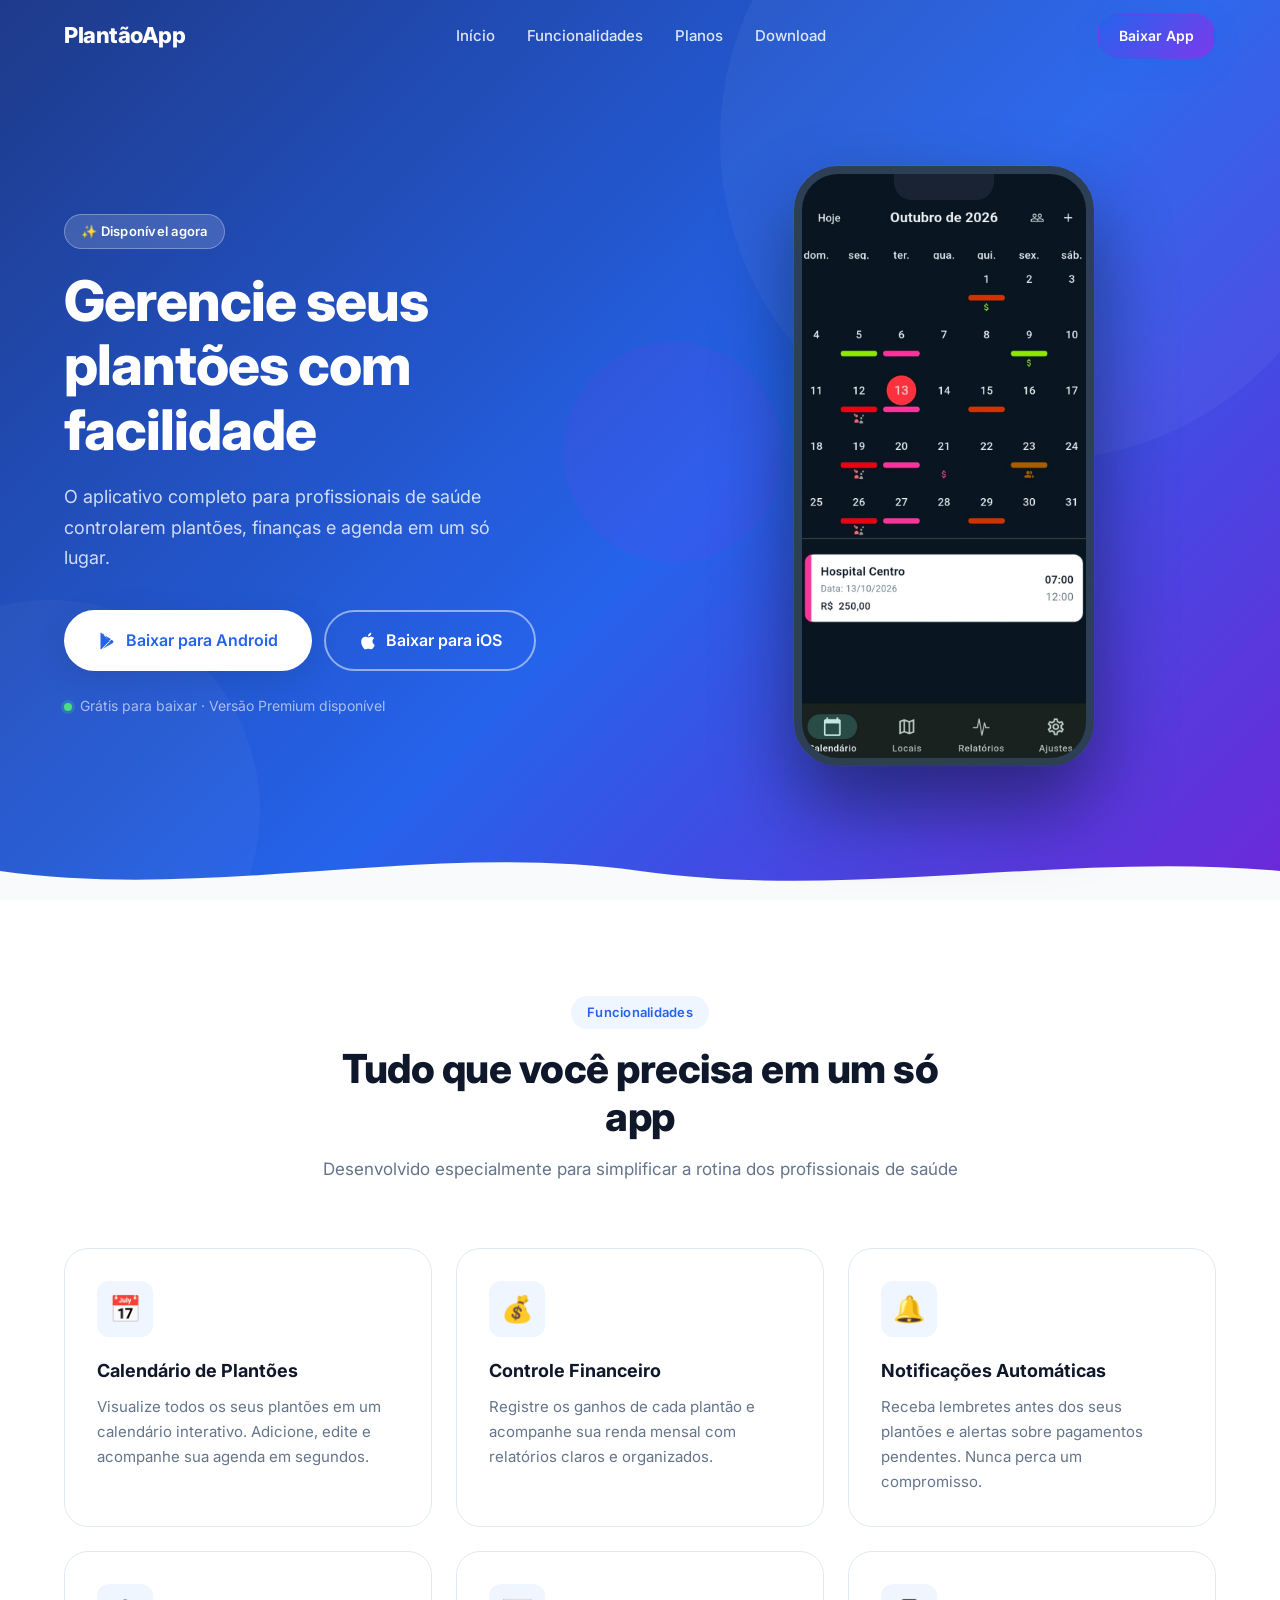
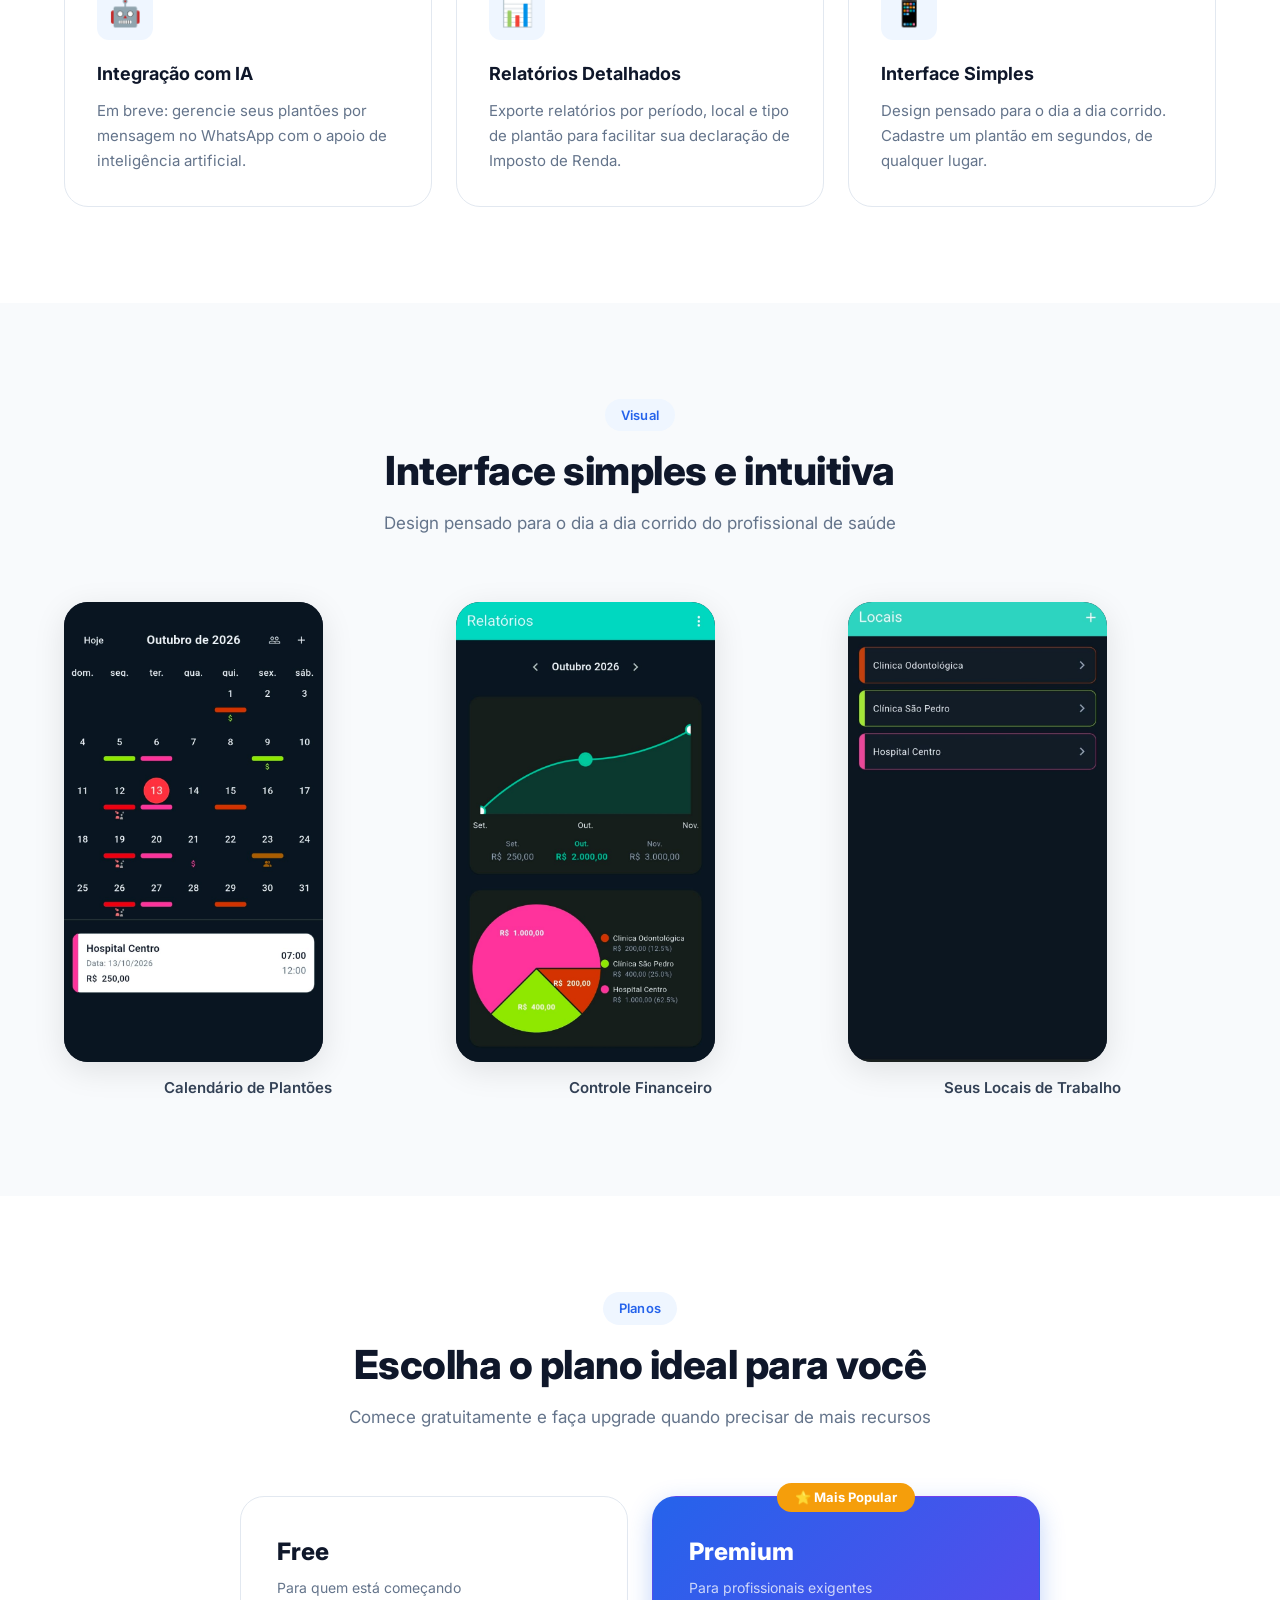
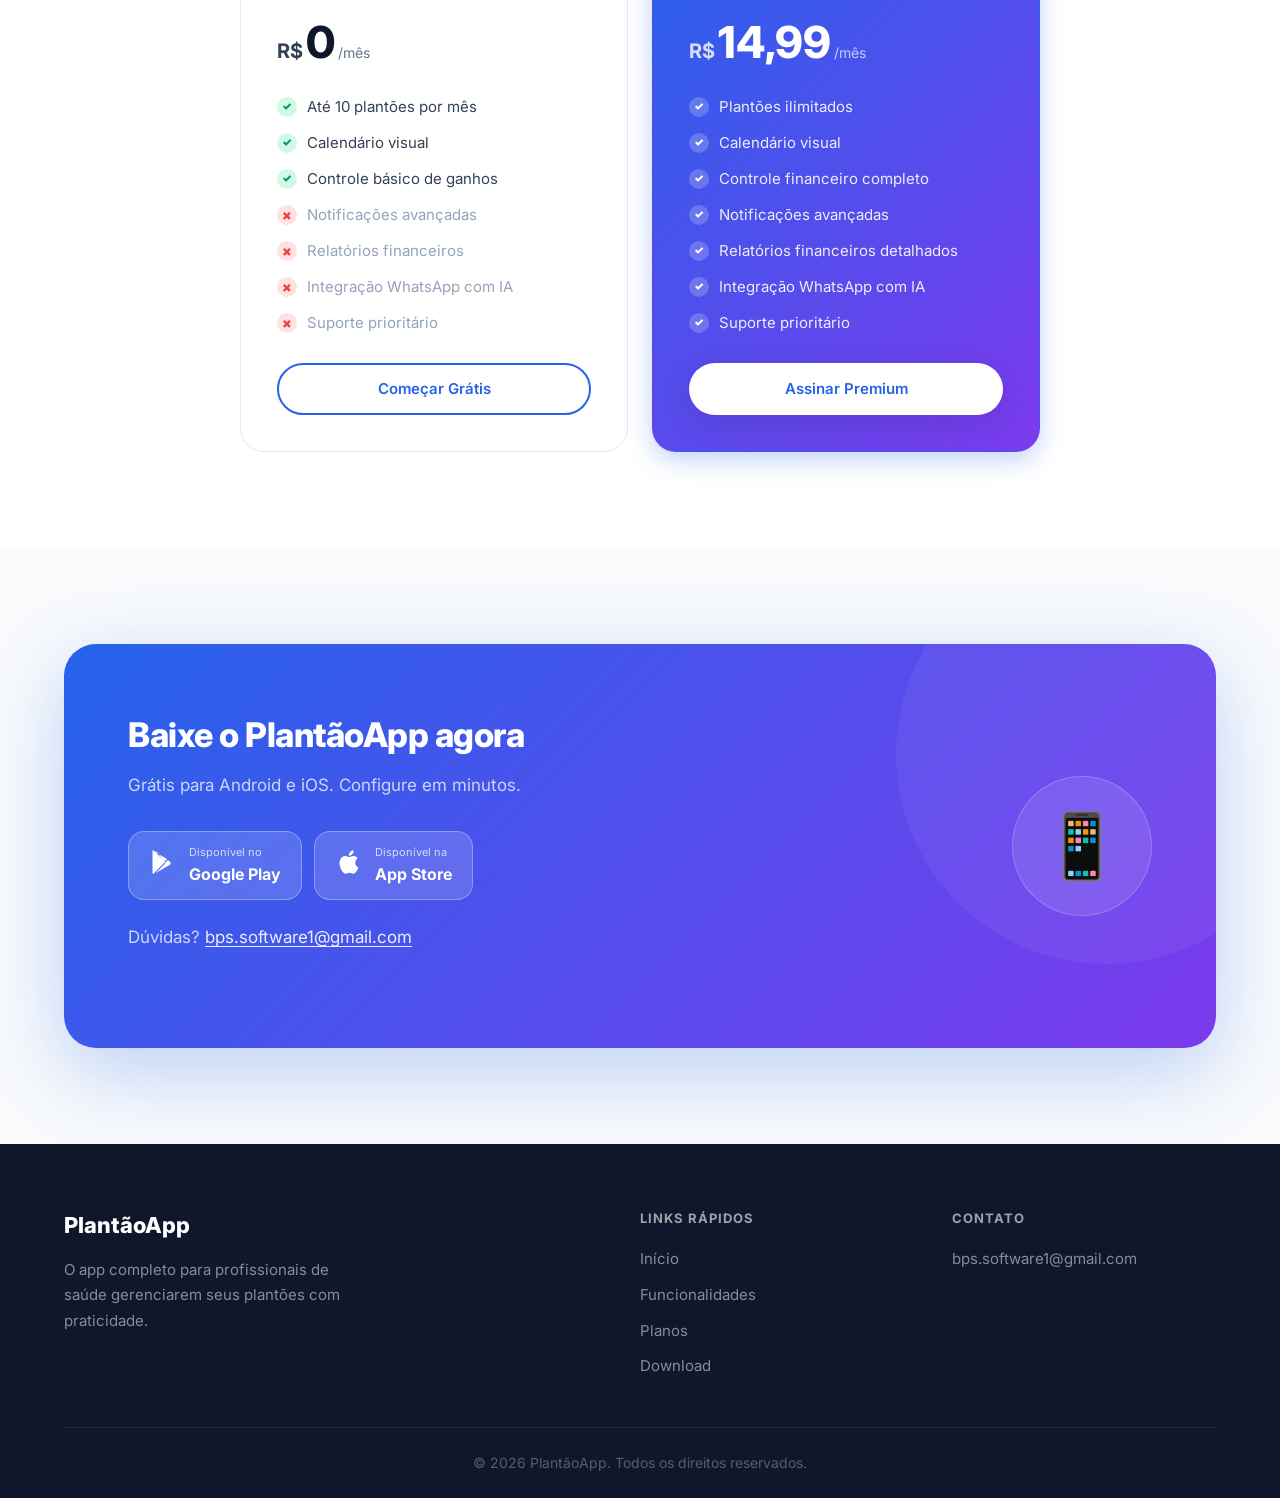
==== index.html @ 79a95c5e "Importação do site" ====
<!DOCTYPE html>
<html lang="pt-BR">
<head>
  <meta charset="UTF-8">
  <meta name="viewport" content="width=device-width, initial-scale=1.0">
  <meta name="description" id="meta-description" content="Gerencie seus plantões com facilidade">
  <meta name="theme-color" content="#2563EB">
  <title>PlantãoApp</title>
  <link rel="preconnect" href="https://fonts.googleapis.com">
  <link rel="preconnect" href="https://fonts.gstatic.com" crossorigin>
  <link href="https://fonts.googleapis.com/css2?family=Inter:wght@400;500;600;700;800&display=swap" rel="stylesheet">
  <link rel="stylesheet" href="styles.css">
</head>
<body>

  <!-- ===== NAVBAR ===== -->
  <nav class="navbar" id="navbar">
    <div class="container nav-container">
      <a href="#inicio" class="logo" id="nav-logo">APP_NAME</a>

      <ul class="nav-links" id="nav-links">
        <li><a href="#inicio" class="nav-link">Início</a></li>
        <li><a href="#funcionalidades" class="nav-link">Funcionalidades</a></li>
        <li><a href="#planos" class="nav-link">Planos</a></li>
        <li><a href="#download" class="nav-link">Download</a></li>
      </ul>

      <div class="nav-actions">
        <a href="#download" class="btn btn-primary nav-cta btn-ripple" id="nav-cta">Baixar App</a>
        <button class="hamburger" id="hamburger" aria-label="Abrir menu">
          <span></span>
          <span></span>
          <span></span>
        </button>
      </div>
    </div>
  </nav>

  <!-- ===== HERO ===== -->
  <section class="hero" id="inicio">
    <div class="hero-circles" aria-hidden="true">
      <div class="circle c1"></div>
      <div class="circle c2"></div>
      <div class="circle c3"></div>
    </div>

    <div class="container hero-container">
      <!-- Texto principal -->
      <div class="hero-text">
        <span class="badge badge-hero">✨ Disponível agora</span>
        <h1 class="hero-title" id="hero-title">Gerencie seus plantões com facilidade</h1>
        <p class="hero-subtitle" id="hero-subtitle">
          O aplicativo completo para profissionais de saúde controlarem plantões, finanças e agenda em um só lugar.
        </p>
        <div class="hero-cta">
          <a href="#" class="btn btn-white btn-large btn-ripple" id="hero-android">
            <svg width="20" height="20" viewBox="0 0 24 24" fill="currentColor" aria-hidden="true">
              <path d="M3.609 1.814L13.792 12 3.61 22.186a.996.996 0 01-.61-.92V2.734a1 1 0 01.609-.92zm10.89 10.893l2.302 2.302-10.937 6.333 8.635-8.635zm3.199-1.199c.539.428.829 1.019.829 1.492s-.29 1.064-.83 1.492l-1.628.942-2.504-2.504 2.504-2.504 1.629.942v.14zm-13.126-8.34l10.937 6.333-2.302 2.302L6.572 3.168z"/>
            </svg>
            Baixar para Android
          </a>
          <a href="#" class="btn btn-outline-white btn-large btn-ripple" id="hero-ios">
            <svg width="20" height="20" viewBox="0 0 24 24" fill="currentColor" aria-hidden="true">
              <path d="M18.71 19.5c-.83 1.24-1.71 2.45-3.05 2.47-1.34.03-1.77-.79-3.29-.79-1.53 0-2 .77-3.27.82-1.31.05-2.3-1.32-3.14-2.53C4.25 17 2.94 12.45 4.7 9.39c.87-1.52 2.43-2.48 4.12-2.51 1.28-.02 2.5.87 3.29.87.78 0 2.26-1.07 3.8-.91.65.03 2.47.26 3.64 1.98-.22.14-2.19 1.28-2.17 3.8.03 3.02 2.65 4.03 2.68 4.04-.03.07-.42 1.44-1.36 2.78M13 3.5c.73-.83 1.94-1.46 2.94-1.5.13 1.17-.34 2.35-1.04 3.19-.69.85-1.83 1.51-2.95 1.42-.15-1.15.41-2.35 1.05-3.11z"/>
            </svg>
            Baixar para iOS
          </a>
        </div>
        <p class="hero-note">
          <span class="dot-green" aria-hidden="true"></span>
          Grátis para baixar · Versão Premium disponível
        </p>
      </div>

      <!-- Mockup do app com captura de tela real -->
      <div class="hero-visual" aria-hidden="true">
        <div class="phone-mockup">
          <div class="phone-notch"></div>
          <div class="phone-screen">
            <img src="img/screenshot-calendario.jpg" alt="Calendário de plantões do app" class="phone-screenshot">
          </div>
        </div>
      </div>
    </div>

    <div class="hero-wave" aria-hidden="true">
      <svg viewBox="0 0 1440 60" xmlns="http://www.w3.org/2000/svg" preserveAspectRatio="none">
        <path d="M0,30 C240,60 480,0 720,30 C960,60 1200,10 1440,30 L1440,60 L0,60 Z" fill="#F8FAFC"/>
      </svg>
    </div>
  </section>

  <!-- ===== FUNCIONALIDADES ===== -->
  <section class="section features-section" id="funcionalidades">
    <div class="container">
      <div class="section-header fade-in">
        <span class="badge badge-section">Funcionalidades</span>
        <h2>Tudo que você precisa em um só app</h2>
        <p>Desenvolvido especialmente para simplificar a rotina dos profissionais de saúde</p>
      </div>
      <!-- Cards gerados dinamicamente pelo script.js via FEATURES array -->
      <div class="features-grid" id="features-grid"></div>
    </div>
  </section>

  <!-- ===== SCREENSHOTS ===== -->
  <section class="section screenshots-section" id="capturas">
    <div class="container">
      <div class="section-header fade-in">
        <span class="badge badge-section">Visual</span>
        <h2>Interface simples e intuitiva</h2>
        <p>Design pensado para o dia a dia corrido do profissional de saúde</p>
      </div>
      <div class="screenshots-grid">

        <div class="screenshot-card fade-in">
          <div class="screenshot-frame">
            <img src="img/screenshot-calendario.jpg" alt="Calendário de plantões do app">
          </div>
          <p class="screenshot-label">Calendário de Plantões</p>
        </div>

        <div class="screenshot-card fade-in">
          <div class="screenshot-frame">
            <img src="img/screenshot-relatorios.jpg" alt="Relatório financeiro do app">
          </div>
          <p class="screenshot-label">Controle Financeiro</p>
        </div>

        <div class="screenshot-card fade-in">
          <div class="screenshot-frame">
            <img src="img/screenshot-locais.jpg" alt="Locais de trabalho cadastrados no app">
          </div>
          <p class="screenshot-label">Seus Locais de Trabalho</p>
        </div>

      </div>
    </div>
  </section>

  <!-- ===== PLANOS ===== -->
  <section class="section pricing-section" id="planos">
    <div class="container">
      <div class="section-header fade-in">
        <span class="badge badge-section">Planos</span>
        <h2>Escolha o plano ideal para você</h2>
        <p>Comece gratuitamente e faça upgrade quando precisar de mais recursos</p>
      </div>
      <div class="pricing-grid">

        <!-- Plano Free -->
        <div class="pricing-card fade-in">
          <div class="plan-top">
            <h3 class="plan-name">Free</h3>
            <p class="plan-desc">Para quem está começando</p>
            <div class="plan-price">
              <span class="price-currency">R$</span>
              <span class="price-amount">0</span>
              <span class="price-period">/mês</span>
            </div>
          </div>
          <ul class="plan-features-list">
            <li class="feat-yes">Até 10 plantões por mês</li>
            <li class="feat-yes">Calendário visual</li>
            <li class="feat-yes">Controle básico de ganhos</li>
            <li class="feat-no">Notificações avançadas</li>
            <li class="feat-no">Relatórios financeiros</li>
            <li class="feat-no">Integração WhatsApp com IA</li>
            <li class="feat-no">Suporte prioritário</li>
          </ul>
          <a href="#download" class="btn btn-outline btn-full btn-ripple">Começar Grátis</a>
        </div>

        <!-- Plano Premium -->
        <div class="pricing-card pricing-featured fade-in">
          <div class="popular-tag">⭐ Mais Popular</div>
          <div class="plan-top">
            <h3 class="plan-name">Premium</h3>
            <p class="plan-desc">Para profissionais exigentes</p>
            <div class="plan-price">
              <span class="price-currency">R$</span>
              <span class="price-amount">14,99</span>
              <span class="price-period">/mês</span>
            </div>
          </div>
          <ul class="plan-features-list">
            <li class="feat-yes">Plantões ilimitados</li>
            <li class="feat-yes">Calendário visual</li>
            <li class="feat-yes">Controle financeiro completo</li>
            <li class="feat-yes">Notificações avançadas</li>
            <li class="feat-yes">Relatórios financeiros detalhados</li>
            <li class="feat-yes">Integração WhatsApp com IA</li>
            <li class="feat-yes">Suporte prioritário</li>
          </ul>
          <a href="#" class="btn btn-white btn-full btn-ripple" id="premium-btn">Assinar Premium</a>
        </div>

      </div>
    </div>
  </section>

  <!-- ===== DOWNLOAD ===== -->
  <section class="download-section" id="download">
    <div class="container">
      <div class="download-inner fade-in">
        <div class="download-text">
          <h2 id="download-title">Baixe agora e comece a organizar seus plantões</h2>
          <p id="download-subtitle">Grátis para Android e iOS. Configure em minutos.</p>
          <div class="store-buttons">
            <a href="#" class="store-btn btn-ripple" id="download-android">
              <div class="store-icon">
                <svg width="28" height="28" viewBox="0 0 24 24" fill="currentColor">
                  <path d="M3.609 1.814L13.792 12 3.61 22.186a.996.996 0 01-.61-.92V2.734a1 1 0 01.609-.92zm10.89 10.893l2.302 2.302-10.937 6.333 8.635-8.635zm3.199-1.199c.539.428.829 1.019.829 1.492s-.29 1.064-.83 1.492l-1.628.942-2.504-2.504 2.504-2.504 1.629.942v.14zm-13.126-8.34l10.937 6.333-2.302 2.302L6.572 3.168z"/>
                </svg>
              </div>
              <div class="store-text">
                <small>Disponível no</small>
                <strong>Google Play</strong>
              </div>
            </a>
            <a href="#" class="store-btn btn-ripple" id="download-ios">
              <div class="store-icon">
                <svg width="28" height="28" viewBox="0 0 24 24" fill="currentColor">
                  <path d="M18.71 19.5c-.83 1.24-1.71 2.45-3.05 2.47-1.34.03-1.77-.79-3.29-.79-1.53 0-2 .77-3.27.82-1.31.05-2.3-1.32-3.14-2.53C4.25 17 2.94 12.45 4.7 9.39c.87-1.52 2.43-2.48 4.12-2.51 1.28-.02 2.5.87 3.29.87.78 0 2.26-1.07 3.8-.91.65.03 2.47.26 3.64 1.98-.22.14-2.19 1.28-2.17 3.8.03 3.02 2.65 4.03 2.68 4.04-.03.07-.42 1.44-1.36 2.78M13 3.5c.73-.83 1.94-1.46 2.94-1.5.13 1.17-.34 2.35-1.04 3.19-.69.85-1.83 1.51-2.95 1.42-.15-1.15.41-2.35 1.05-3.11z"/>
                </svg>
              </div>
              <div class="store-text">
                <small>Disponível na</small>
                <strong>App Store</strong>
              </div>
            </a>
          </div>
          <p class="download-contact">
            Dúvidas? <a href="mailto:bps.software1@gmail.com" id="download-email">bps.software1@gmail.com</a>
          </p>
        </div>
        <div class="download-illustration" aria-hidden="true">
          <div class="dl-circle">📱</div>
        </div>
      </div>
    </div>
  </section>

  <!-- ===== FOOTER ===== -->
  <footer class="footer">
    <div class="container">
      <div class="footer-grid">
        <div class="footer-col footer-brand">
          <span class="footer-logo" id="footer-logo">APP_NAME</span>
          <p class="footer-desc" id="footer-description">
            O app completo para profissionais de saúde gerenciarem seus plantões com praticidade.
          </p>
        </div>
        <div class="footer-col">
          <h4 class="footer-heading">Links Rápidos</h4>
          <ul class="footer-links">
            <li><a href="#inicio">Início</a></li>
            <li><a href="#funcionalidades">Funcionalidades</a></li>
            <li><a href="#planos">Planos</a></li>
            <li><a href="#download">Download</a></li>
          </ul>
        </div>
        <div class="footer-col">
          <h4 class="footer-heading">Contato</h4>
          <ul class="footer-links">
            <li><a href="mailto:bps.software1@gmail.com" id="footer-email">bps.software1@gmail.com</a></li>
          </ul>
        </div>
      </div>
      <div class="footer-bottom">
        <p id="footer-copy">© 2025 APP_NAME. Todos os direitos reservados.</p>
      </div>
    </div>
  </footer>

  <script src="script.js"></script>
</body>
</html>
---- styles.css ----
/* ============================================================
   VARIÁVEIS GLOBAIS
   ============================================================ */
:root {
  --primary:        #2563EB;
  --primary-dark:   #1D4ED8;
  --primary-light:  #EFF6FF;
  --secondary:      #7C3AED;
  --gradient:       linear-gradient(135deg, #2563EB 0%, #7C3AED 100%);
  --gradient-hero:  linear-gradient(135deg, #1E3A8A 0%, #2563EB 55%, #6D28D9 100%);

  --text-dark:  #0F172A;
  --text-body:  #334155;
  --text-muted: #64748B;
  --text-light: #94A3B8;

  --bg-white: #FFFFFF;
  --bg-gray:  #F8FAFC;
  --bg-light: #F1F5F9;
  --border:   #E2E8F0;

  --shadow-sm: 0 2px 8px rgba(0,0,0,.06);
  --shadow:    0 4px 20px rgba(0,0,0,.08);
  --shadow-md: 0 8px 32px rgba(0,0,0,.10);
  --shadow-lg: 0 16px 48px rgba(0,0,0,.12);
  --shadow-primary: 0 8px 24px rgba(37,99,235,.28);

  --radius-sm: 8px;
  --radius:    12px;
  --radius-md: 16px;
  --radius-lg: 24px;
  --radius-xl: 32px;
  --radius-full: 9999px;

  --transition: .25s ease;
  --nav-height: 72px;
  --section-pad: 96px;
}

/* ============================================================
   RESET & BASE
   ============================================================ */
*, *::before, *::after { box-sizing: border-box; margin: 0; padding: 0; }

html { scroll-behavior: smooth; -webkit-text-size-adjust: 100%; }

body {
  font-family: 'Inter', -apple-system, BlinkMacSystemFont, 'Segoe UI', sans-serif;
  font-size: 16px;
  line-height: 1.6;
  color: var(--text-body);
  background: var(--bg-white);
  overflow-x: hidden;
}

img  { max-width: 100%; height: auto; display: block; }
a    { text-decoration: none; color: inherit; }
ul   { list-style: none; }

/* ============================================================
   UTILITÁRIOS
   ============================================================ */
.container {
  max-width: 1200px;
  margin: 0 auto;
  padding: 0 24px;
}

.section { padding: var(--section-pad) 0; }

/* ============================================================
   BOTÕES
   ============================================================ */
.btn {
  display: inline-flex;
  align-items: center;
  gap: 8px;
  padding: 12px 24px;
  border-radius: var(--radius-full);
  font-weight: 600;
  font-size: 15px;
  cursor: pointer;
  border: 2px solid transparent;
  transition: all var(--transition);
  position: relative;
  overflow: hidden;
  white-space: nowrap;
}

.btn-primary {
  background: var(--gradient);
  color: #fff;
  box-shadow: var(--shadow-primary);
}
.btn-primary:hover { transform: translateY(-2px); box-shadow: 0 12px 32px rgba(37,99,235,.38); }

.btn-outline {
  background: transparent;
  color: var(--primary);
  border-color: var(--primary);
}
.btn-outline:hover { background: var(--primary-light); transform: translateY(-2px); }

.btn-white {
  background: #fff;
  color: var(--primary);
  box-shadow: var(--shadow-md);
}
.btn-white:hover { transform: translateY(-2px); box-shadow: var(--shadow-lg); }

.btn-outline-white {
  background: transparent;
  color: #fff;
  border-color: rgba(255,255,255,.5);
}
.btn-outline-white:hover {
  background: rgba(255,255,255,.15);
  border-color: #fff;
  transform: translateY(-2px);
}

.btn-large { padding: 16px 32px; font-size: 16px; }
.btn-full  { width: 100%; justify-content: center; }

/* Ripple */
.btn-ripple .ripple {
  position: absolute;
  border-radius: 50%;
  background: rgba(255,255,255,.3);
  transform: scale(0);
  animation: rippleAnim .6s linear;
  pointer-events: none;
}
@keyframes rippleAnim { to { transform: scale(4); opacity: 0; } }

/* ============================================================
   BADGES
   ============================================================ */
.badge {
  display: inline-flex;
  align-items: center;
  padding: 6px 16px;
  border-radius: var(--radius-full);
  font-size: 13px;
  font-weight: 600;
  letter-spacing: .02em;
}
.badge-hero {
  background: rgba(255,255,255,.15);
  color: #fff;
  border: 1px solid rgba(255,255,255,.3);
  backdrop-filter: blur(8px);
  margin-bottom: 20px;
}
.badge-section {
  background: var(--primary-light);
  color: var(--primary);
  margin-bottom: 16px;
}

/* ============================================================
   NAVBAR
   ============================================================ */
.navbar {
  position: fixed;
  top: 0; left: 0; right: 0;
  z-index: 1000;
  height: var(--nav-height);
  background: transparent;
  transition: background var(--transition), box-shadow var(--transition);
}
.navbar.scrolled {
  background: rgba(255,255,255,.96);
  backdrop-filter: blur(16px);
  box-shadow: 0 1px 0 var(--border), var(--shadow-sm);
}

.nav-container {
  display: flex;
  align-items: center;
  justify-content: space-between;
  height: 100%;
}

.logo {
  font-size: 22px;
  font-weight: 800;
  color: #fff;
  letter-spacing: -.5px;
  transition: color var(--transition);
}
.navbar.scrolled .logo { color: var(--text-dark); }

.nav-links {
  display: flex;
  align-items: center;
  gap: 4px;
}

.nav-link {
  padding: 8px 14px;
  border-radius: var(--radius-sm);
  font-size: 15px;
  font-weight: 500;
  color: rgba(255,255,255,.85);
  transition: color var(--transition), background var(--transition);
}
.nav-link:hover { color: #fff; background: rgba(255,255,255,.12); }
.navbar.scrolled .nav-link { color: var(--text-body); }
.navbar.scrolled .nav-link:hover { color: var(--primary); background: var(--primary-light); }

.nav-actions { display: flex; align-items: center; gap: 12px; }

.nav-cta { font-size: 14px; padding: 10px 20px; }

/* Hamburger */
.hamburger {
  display: none;
  flex-direction: column;
  gap: 5px;
  background: none;
  border: none;
  cursor: pointer;
  padding: 4px;
}
.hamburger span {
  display: block;
  width: 24px; height: 2px;
  background: #fff;
  border-radius: 2px;
  transition: transform var(--transition), opacity var(--transition);
}
.navbar.scrolled .hamburger span { background: var(--text-dark); }
.hamburger.active span:nth-child(1) { transform: translateY(7px) rotate(45deg); }
.hamburger.active span:nth-child(2) { opacity: 0; transform: scaleX(0); }
.hamburger.active span:nth-child(3) { transform: translateY(-7px) rotate(-45deg); }

/* ============================================================
   HERO
   ============================================================ */
.hero {
  min-height: 100vh;
  background: var(--gradient-hero);
  position: relative;
  overflow: hidden;
  display: flex;
  align-items: center;
  padding-top: var(--nav-height);
}

/* Círculos decorativos */
.hero-circles { position: absolute; inset: 0; pointer-events: none; overflow: hidden; }
.circle { position: absolute; border-radius: 50%; }
.c1 { width: 640px; height: 640px; top: -180px; right: -80px;  background: rgba(255,255,255,.04); }
.c2 { width: 420px; height: 420px; bottom: -120px; left: -160px; background: rgba(255,255,255,.03); }
.c3 { width: 220px; height: 220px; top: 38%; left: 44%; background: rgba(124,58,237,.12); }

.hero-container {
  display: grid;
  grid-template-columns: 1fr 1fr;
  gap: 64px;
  align-items: center;
  padding-top: 60px;
  padding-bottom: 100px;
  position: relative;
  z-index: 1;
}

.hero-text {
  display: flex;
  flex-direction: column;
  align-items: flex-start;
}

/* Entrada animada dos elementos do hero */
.hero-text > * { animation: heroEntry .7s ease backwards; }
.badge-hero        { animation-delay: .1s; }
.hero-title        { animation-delay: .2s; }
.hero-subtitle     { animation-delay: .32s; }
.hero-cta          { animation-delay: .44s; }
.hero-note         { animation-delay: .54s; }
.hero-visual       { animation: heroEntry .8s ease .25s backwards; }

@keyframes heroEntry {
  from { opacity: 0; transform: translateY(22px); }
  to   { opacity: 1; transform: translateY(0); }
}

.hero-title {
  font-size: clamp(34px, 4.5vw, 56px);
  font-weight: 800;
  color: #fff;
  line-height: 1.15;
  letter-spacing: -1px;
  margin-bottom: 20px;
}

.hero-subtitle {
  font-size: 18px;
  color: rgba(255,255,255,.8);
  line-height: 1.7;
  margin-bottom: 36px;
  max-width: 440px;
}

.hero-cta { display: flex; flex-wrap: wrap; gap: 12px; margin-bottom: 24px; }

.hero-note {
  display: flex;
  align-items: center;
  gap: 8px;
  font-size: 14px;
  color: rgba(255,255,255,.6);
}

.dot-green {
  width: 8px; height: 8px;
  border-radius: 50%;
  background: #4ADE80;
  box-shadow: 0 0 0 3px rgba(74,222,128,.2);
  flex-shrink: 0;
}

/* Onda de transição */
.hero-wave { position: absolute; bottom: -1px; left: 0; right: 0; line-height: 0; }
.hero-wave svg { width: 100%; height: 60px; }

/* ============================================================
   PHONE MOCKUP
   ============================================================ */
.hero-visual { display: flex; justify-content: center; align-items: center; }

.phone-mockup {
  width: 300px;
  height: 600px;
  background: #1A2333;
  border-radius: 44px;
  border: 8px solid #2D3F55;
  box-shadow:
    inset 0 0 0 2px rgba(255,255,255,.05),
    0 40px 80px rgba(0,0,0,.45),
    0 0 0 .5px rgba(255,255,255,.08);
  position: relative;
  overflow: hidden;
  animation: float 5s ease-in-out infinite;
}

.phone-notch {
  position: absolute;
  top: 0; left: 50%;
  transform: translateX(-50%);
  width: 100px; height: 26px;
  background: #1A2333;
  border-radius: 0 0 18px 18px;
  z-index: 10;
}

.phone-screen {
  position: absolute;
  inset: 0;
  background: #F0F4F8;
  border-radius: 36px;
  overflow: hidden;
}

.phone-screenshot {
  width: 100%;
  height: 100%;
  object-fit: cover;
}

@keyframes float {
  0%, 100% { transform: translateY(0); }
  50%       { transform: translateY(-14px); }
}

/* ============================================================
   SECTION HEADERS
   ============================================================ */
.section-header {
  text-align: center;
  max-width: 640px;
  margin: 0 auto 64px;
  display: flex;
  flex-direction: column;
  align-items: center;
}
.section-header h2 {
  font-size: clamp(26px, 3.5vw, 40px);
  font-weight: 800;
  color: var(--text-dark);
  letter-spacing: -.5px;
  line-height: 1.2;
  margin-bottom: 14px;
}
.section-header p { font-size: 17px; color: var(--text-muted); line-height: 1.7; }

/* ============================================================
   FEATURES
   ============================================================ */
.features-section { background: var(--bg-white); }

.features-grid {
  display: grid;
  grid-template-columns: repeat(3, 1fr);
  gap: 24px;
}

.feature-card {
  background: var(--bg-white);
  border: 1px solid var(--border);
  border-radius: var(--radius-lg);
  padding: 32px;
  transition: all var(--transition);
}
.feature-card:hover {
  transform: translateY(-5px);
  box-shadow: var(--shadow-lg);
  border-color: transparent;
}

.feature-icon {
  width: 56px; height: 56px;
  border-radius: var(--radius);
  background: var(--primary-light);
  display: flex;
  align-items: center;
  justify-content: center;
  font-size: 26px;
  margin-bottom: 20px;
  transition: background var(--transition);
}
.feature-card:hover .feature-icon { background: var(--gradient); }

.feature-card h3 { font-size: 18px; font-weight: 700; color: var(--text-dark); margin-bottom: 10px; }
.feature-card p  { font-size: 15px; color: var(--text-muted); line-height: 1.65; }

/* ============================================================
   SCREENSHOTS
   ============================================================ */
.screenshots-section { background: var(--bg-gray); }

.screenshots-grid {
  display: grid;
  grid-template-columns: repeat(3, 1fr);
  gap: 24px;
}

.screenshot-card { text-align: center; }

.screenshot-placeholder {
  background: var(--bg-light);
  border: 2px dashed var(--border);
  border-radius: var(--radius-lg);
  aspect-ratio: 9 / 16;
  max-height: 380px;
  display: flex;
  flex-direction: column;
  align-items: center;
  justify-content: center;
  gap: 12px;
  color: var(--text-light);
  transition: all var(--transition);
  overflow: hidden;
}
.screenshot-placeholder:hover { border-color: var(--primary); color: var(--primary); background: var(--primary-light); }
.screenshot-placeholder span { font-size: 13px; font-weight: 500; }

.screenshot-frame {
  background: var(--text-dark);
  border-radius: var(--radius-lg);
  aspect-ratio: 9 / 16;
  max-height: 460px;
  overflow: hidden;
  box-shadow: var(--shadow-md);
}
.screenshot-frame img {
  width: 100%;
  height: 100%;
  object-fit: cover;
  object-position: top;
}

.screenshot-label { margin-top: 14px; font-weight: 600; color: var(--text-body); font-size: 15px; }

/* ============================================================
   PRICING
   ============================================================ */
.pricing-section { background: var(--bg-white); }

.pricing-grid {
  display: grid;
  grid-template-columns: repeat(2, 1fr);
  gap: 24px;
  max-width: 800px;
  margin: 0 auto;
}

.pricing-card {
  background: var(--bg-white);
  border: 1px solid var(--border);
  border-radius: var(--radius-lg);
  padding: 36px;
  position: relative;
  transition: all var(--transition);
}
.pricing-card:hover { box-shadow: var(--shadow-md); }

.pricing-featured {
  background: var(--gradient);
  border-color: transparent;
  box-shadow: var(--shadow-primary);
}
.pricing-featured:hover { transform: translateY(-5px); box-shadow: 0 20px 60px rgba(37,99,235,.32); }

.popular-tag {
  position: absolute;
  top: -14px; left: 50%;
  transform: translateX(-50%);
  background: #F59E0B;
  color: #fff;
  font-size: 13px; font-weight: 700;
  padding: 4px 18px;
  border-radius: var(--radius-full);
  white-space: nowrap;
}

.plan-top { margin-bottom: 28px; }

.plan-name { font-size: 24px; font-weight: 800; color: var(--text-dark); margin-bottom: 6px; }
.pricing-featured .plan-name { color: #fff; }

.plan-desc { font-size: 14px; color: var(--text-muted); margin-bottom: 20px; }
.pricing-featured .plan-desc { color: rgba(255,255,255,.75); }

.plan-price { display: flex; align-items: baseline; gap: 3px; }
.price-currency { font-size: 20px; font-weight: 700; color: var(--text-body); }
.pricing-featured .price-currency { color: rgba(255,255,255,.8); }
.price-amount { font-size: 44px; font-weight: 800; color: var(--text-dark); line-height: 1; }
.pricing-featured .price-amount { color: #fff; }
.price-period { font-size: 14px; color: var(--text-muted); }
.pricing-featured .price-period { color: rgba(255,255,255,.7); }

.plan-features-list { display: flex; flex-direction: column; gap: 12px; margin-bottom: 28px; }

.plan-features-list li {
  display: flex;
  align-items: center;
  gap: 10px;
  font-size: 15px;
}

/* Ícone de check */
.feat-yes { color: var(--text-body); }
.feat-yes::before {
  content: "✓";
  display: inline-flex; align-items: center; justify-content: center;
  width: 20px; height: 20px;
  border-radius: 50%;
  background: #D1FAE5; color: #059669;
  font-size: 11px; font-weight: 900;
  flex-shrink: 0;
}
.pricing-featured .feat-yes { color: rgba(255,255,255,.9); }
.pricing-featured .feat-yes::before { background: rgba(255,255,255,.2); color: #fff; }

/* Ícone de X */
.feat-no { color: var(--text-light); }
.feat-no::before {
  content: "×";
  display: inline-flex; align-items: center; justify-content: center;
  width: 20px; height: 20px;
  border-radius: 50%;
  background: #FEE2E2; color: #EF4444;
  font-size: 14px; font-weight: 900;
  flex-shrink: 0;
}

/* Botão outline sobre fundo gradient (plano free sobreposto) */
.pricing-featured .btn-outline {
  border-color: rgba(255,255,255,.5);
  color: #fff;
}
.pricing-featured .btn-outline:hover {
  background: rgba(255,255,255,.15);
  border-color: #fff;
}

/* ============================================================
   DOWNLOAD
   ============================================================ */
.download-section {
  background: var(--bg-gray);
  padding: var(--section-pad) 0;
}

.download-inner {
  background: var(--gradient);
  border-radius: var(--radius-xl);
  padding: 64px;
  display: grid;
  grid-template-columns: 1fr auto;
  gap: 48px;
  align-items: center;
  box-shadow: 0 24px 80px rgba(37,99,235,.28);
  position: relative;
  overflow: hidden;
}
/* Círculo decorativo */
.download-inner::before {
  content: '';
  position: absolute;
  width: 420px; height: 420px;
  border-radius: 50%;
  background: rgba(255,255,255,.05);
  right: -100px; top: -100px;
  pointer-events: none;
}

.download-text h2 {
  font-size: clamp(22px, 3vw, 34px);
  font-weight: 800;
  color: #fff;
  margin-bottom: 10px;
  letter-spacing: -.5px;
}
.download-text p { font-size: 17px; color: rgba(255,255,255,.75); margin-bottom: 32px; }

.store-buttons { display: flex; flex-wrap: wrap; gap: 12px; margin-bottom: 24px; }

.store-btn {
  display: flex;
  align-items: center;
  gap: 12px;
  background: rgba(255,255,255,.15);
  border: 1px solid rgba(255,255,255,.3);
  border-radius: var(--radius-md);
  padding: 12px 20px;
  color: #fff;
  cursor: pointer;
  transition: all var(--transition);
  position: relative;
  overflow: hidden;
}
.store-btn:hover {
  background: rgba(255,255,255,.25);
  transform: translateY(-2px);
  box-shadow: 0 8px 24px rgba(0,0,0,.15);
}

.store-text { display: flex; flex-direction: column; }
.store-text small  { font-size: 11px; opacity: .75; }
.store-text strong { font-size: 16px; font-weight: 700; }

.download-contact { font-size: 14px; color: rgba(255,255,255,.65); }
.download-contact a { color: rgba(255,255,255,.9); text-decoration: underline; text-underline-offset: 3px; }

.download-illustration { display: flex; align-items: center; justify-content: center; }

.dl-circle {
  width: 140px; height: 140px;
  background: rgba(255,255,255,.1);
  border-radius: 50%;
  display: flex; align-items: center; justify-content: center;
  font-size: 64px;
  border: 1px solid rgba(255,255,255,.2);
  animation: pulse 3s ease-in-out infinite;
}

@keyframes pulse {
  0%, 100% { transform: scale(1); }
  50%       { transform: scale(1.06); }
}

/* ============================================================
   FOOTER
   ============================================================ */
.footer {
  background: var(--text-dark);
  padding: 64px 0 0;
}

.footer-grid {
  display: grid;
  grid-template-columns: 2fr 1fr 1fr;
  gap: 48px;
  padding-bottom: 48px;
  border-bottom: 1px solid rgba(255,255,255,.08);
}

.footer-logo {
  font-size: 22px; font-weight: 800;
  color: #fff;
  display: block;
  margin-bottom: 14px;
}
.footer-desc { font-size: 15px; color: rgba(255,255,255,.5); line-height: 1.7; max-width: 280px; }

.footer-heading {
  font-size: 13px; font-weight: 700;
  color: rgba(255,255,255,.6);
  text-transform: uppercase; letter-spacing: .08em;
  margin-bottom: 18px;
}

.footer-links { display: flex; flex-direction: column; gap: 10px; }
.footer-links a { font-size: 15px; color: rgba(255,255,255,.5); transition: color var(--transition); }
.footer-links a:hover { color: #fff; }

.footer-bottom { padding: 24px 0; text-align: center; }
.footer-bottom p { font-size: 14px; color: rgba(255,255,255,.3); }

/* ============================================================
   ANIMAÇÕES DE SCROLL
   ============================================================ */
.fade-in {
  opacity: 0;
  transform: translateY(24px);
  transition: opacity .6s ease, transform .6s ease;
}
.fade-in.visible { opacity: 1; transform: translateY(0); }

/* Stagger para feature cards */
.features-grid .feature-card:nth-child(2) { transition-delay: .1s; }
.features-grid .feature-card:nth-child(3) { transition-delay: .2s; }
.features-grid .feature-card:nth-child(4) { transition-delay: .05s; }
.features-grid .feature-card:nth-child(5) { transition-delay: .15s; }
.features-grid .feature-card:nth-child(6) { transition-delay: .25s; }

.screenshots-grid .screenshot-card:nth-child(2) { transition-delay: .1s; }
.screenshots-grid .screenshot-card:nth-child(3) { transition-delay: .2s; }
.pricing-grid .pricing-card:nth-child(2) { transition-delay: .12s; }

/* ============================================================
   RESPONSIVO — TABLET (≤ 900px)
   ============================================================ */
@media (max-width: 900px) {
  :root { --section-pad: 72px; }

  .hero-container {
    grid-template-columns: 1fr;
    text-align: center;
    gap: 48px;
  }
  .hero-text { align-items: center; }
  .hero-cta, .hero-note { justify-content: center; }

  .features-grid { grid-template-columns: repeat(2, 1fr); }

  .pricing-grid { grid-template-columns: 1fr; max-width: 420px; }

  .download-inner { grid-template-columns: 1fr; text-align: center; padding: 48px 40px; }
  .store-buttons { justify-content: center; }
  .download-illustration { display: none; }

  .footer-grid { grid-template-columns: 1fr 1fr; }
  .footer-brand { grid-column: 1 / -1; }
}

/* ============================================================
   RESPONSIVO — MOBILE (≤ 600px)
   ============================================================ */
@media (max-width: 600px) {
  :root { --section-pad: 56px; --nav-height: 64px; }

  /* Menu mobile */
  .hamburger { display: flex; }
  .nav-cta   { display: none; }

  .nav-links {
    position: fixed;
    top: var(--nav-height); left: 0; right: 0;
    background: #fff;
    flex-direction: column;
    gap: 0;
    padding: 12px 0;
    box-shadow: var(--shadow-md);
    transform: translateY(-8px);
    opacity: 0;
    pointer-events: none;
    transition: all var(--transition);
    z-index: 999;
  }
  .nav-links.open { transform: translateY(0); opacity: 1; pointer-events: all; }

  .nav-link {
    padding: 14px 24px !important;
    color: var(--text-body) !important;
    border-radius: 0 !important;
    width: 100%;
  }
  .nav-link:hover { background: var(--primary-light) !important; color: var(--primary) !important; }

  /* Hero */
  .hero-container { padding-top: 40px; padding-bottom: 80px; }
  .hero-title     { font-size: 30px; }
  .hero-subtitle  { font-size: 16px; }
  .btn-large      { padding: 14px 22px; font-size: 15px; }

  .phone-mockup { width: 210px; height: 420px; }

  /* Features */
  .features-grid { grid-template-columns: 1fr; }

  /* Screenshots */
  .screenshots-grid { grid-template-columns: 1fr; max-width: 280px; margin: 0 auto; }

  /* Download */
  .download-inner { padding: 40px 24px; border-radius: var(--radius-lg); }
  .store-btn { flex: 1 1 calc(50% - 6px); justify-content: center; }

  /* Footer */
  .footer-grid { grid-template-columns: 1fr; gap: 28px; }
  .footer-brand { grid-column: auto; }
}

/* ============================================================
   PÁGINA: REDEFINIR SENHA
   ============================================================ */
.reset-page {
  min-height: 100vh;
  display: flex;
  align-items: center;
  justify-content: center;
  background: var(--gradient-hero);
  padding: 24px;
}

.reset-shell { width: 100%; max-width: 420px; }

.reset-card {
  background: var(--bg-white);
  border-radius: var(--radius-lg);
  box-shadow: var(--shadow-lg);
  padding: 40px 32px;
}

.reset-logo {
  display: block;
  text-align: center;
  font-size: 20px;
  font-weight: 800;
  color: var(--primary);
  margin-bottom: 24px;
}

.reset-card h1 {
  font-size: 24px;
  font-weight: 700;
  color: var(--text-dark);
  text-align: center;
  margin-bottom: 8px;
}

.reset-subtitle {
  font-size: 15px;
  color: var(--text-muted);
  text-align: center;
  margin-bottom: 28px;
  line-height: 1.5;
}

.reset-label {
  display: block;
  font-size: 14px;
  font-weight: 600;
  color: var(--text-dark);
  margin-bottom: 6px;
}

.reset-input-wrap { position: relative; margin-bottom: 18px; }

.reset-input-wrap input {
  width: 100%;
  padding: 12px 44px 12px 16px;
  border: 2px solid var(--border);
  border-radius: var(--radius-sm);
  font-size: 15px;
  font-family: inherit;
  color: var(--text-dark);
  transition: border-color var(--transition);
}

.reset-input-wrap input:focus { outline: none; border-color: var(--primary); }

.reset-toggle {
  position: absolute;
  right: 6px;
  top: 50%;
  transform: translateY(-50%);
  background: none;
  border: none;
  cursor: pointer;
  font-size: 16px;
  padding: 6px;
  line-height: 1;
}

.reset-error {
  background: #FEF2F2;
  border: 1px solid #FECACA;
  color: #B91C1C;
  font-size: 14px;
  border-radius: var(--radius-sm);
  padding: 10px 14px;
  margin-bottom: 18px;
}

.reset-icon {
  width: 56px;
  height: 56px;
  border-radius: 50%;
  display: flex;
  align-items: center;
  justify-content: center;
  font-size: 26px;
  font-weight: 700;
  margin: 0 auto 20px;
}

.reset-icon-success { background: #DCFCE7; color: #15803D; }
.reset-icon-error   { background: #FEE2E2; color: #B91C1C; }

#reset-submit:disabled { opacity: .7; cursor: not-allowed; }
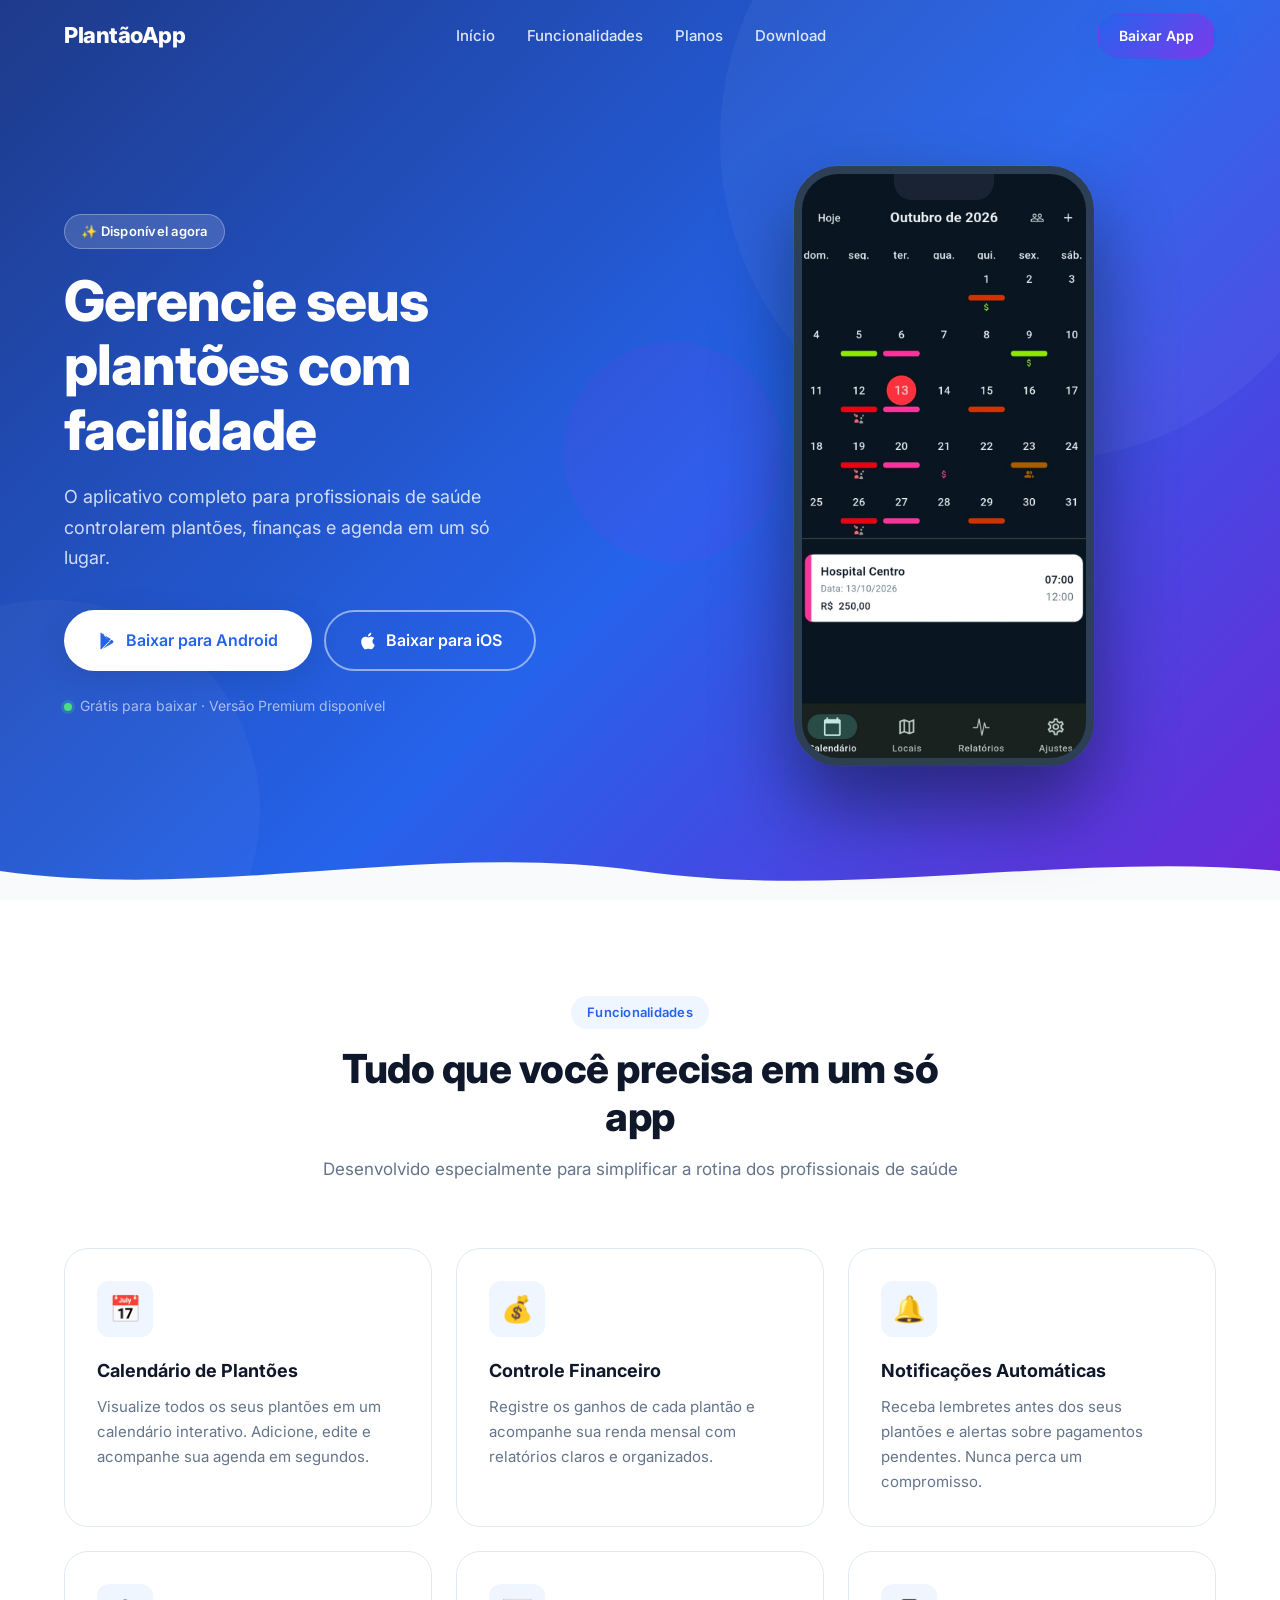
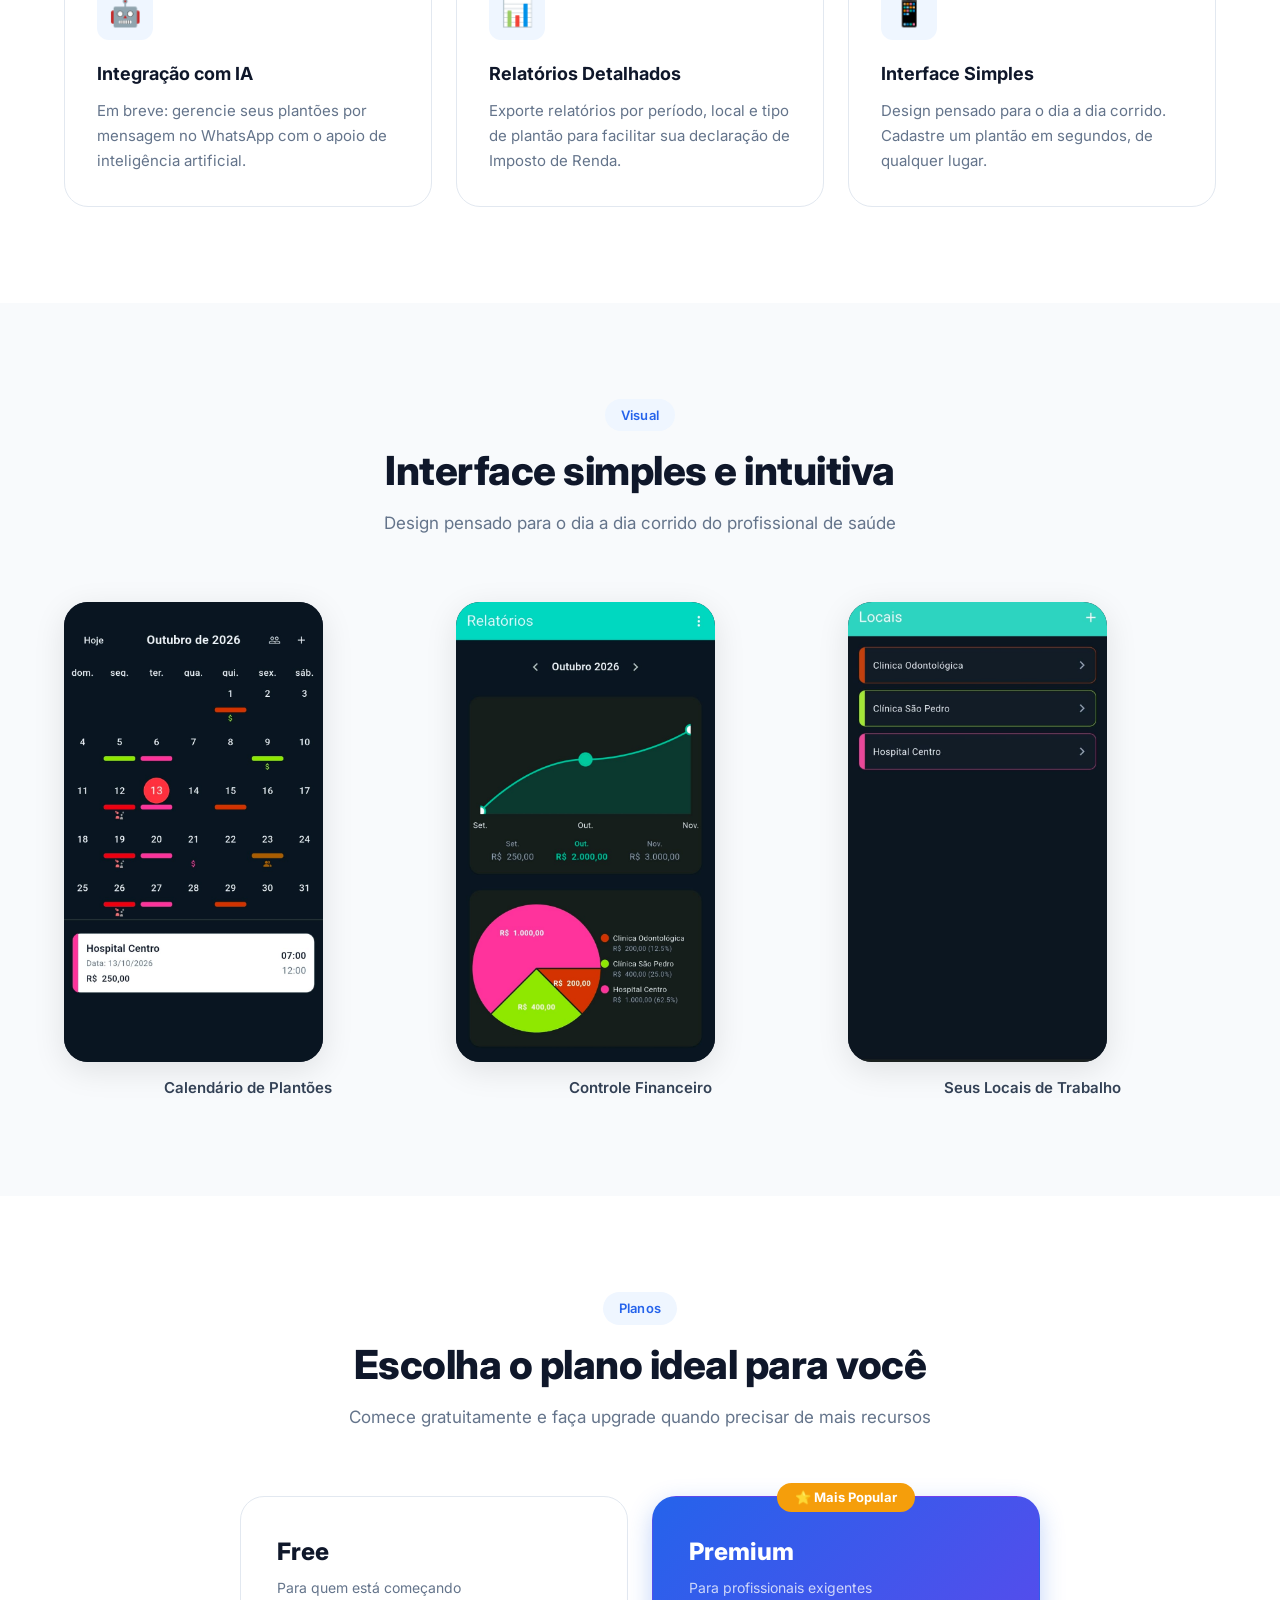
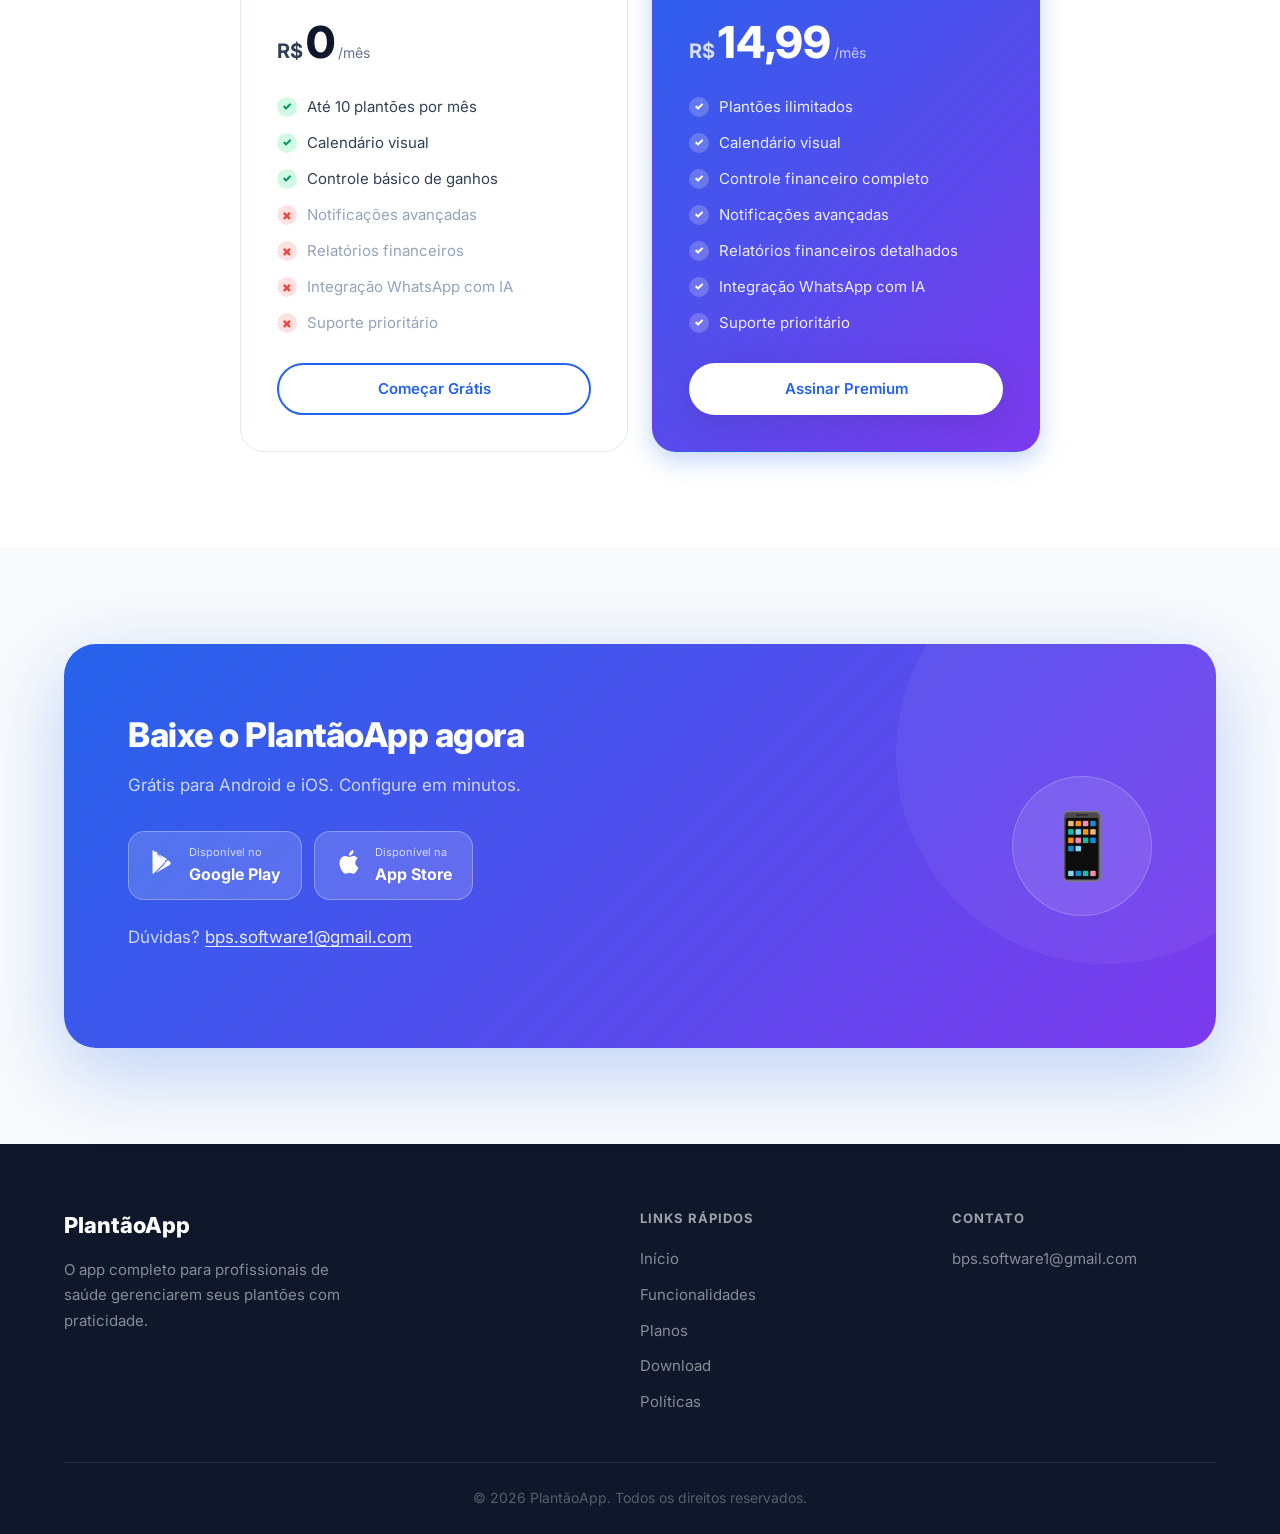
==== commit a18f926b: "Adiciona página de Políticas e link no footer Co-Authored-By: Claude Sonnet 5.5 <noreply@anthropic.c" ====
--- a/index.html
+++ b/index.html
@@ -53,7 +53,7 @@
           O aplicativo completo para profissionais de saúde controlarem plantões, finanças e agenda em um só lugar.
         </p>
         <div class="hero-cta">
-          <a href="#" class="btn btn-white btn-large btn-ripple" id="hero-android">
+          <a href="#" class="btn btn-white btn-large btn-ripple" id="hero-android" download>
             <svg width="20" height="20" viewBox="0 0 24 24" fill="currentColor" aria-hidden="true">
               <path d="M3.609 1.814L13.792 12 3.61 22.186a.996.996 0 01-.61-.92V2.734a1 1 0 01.609-.92zm10.89 10.893l2.302 2.302-10.937 6.333 8.635-8.635zm3.199-1.199c.539.428.829 1.019.829 1.492s-.29 1.064-.83 1.492l-1.628.942-2.504-2.504 2.504-2.504 1.629.942v.14zm-13.126-8.34l10.937 6.333-2.302 2.302L6.572 3.168z"/>
             </svg>
@@ -207,7 +207,7 @@
           <h2 id="download-title">Baixe agora e comece a organizar seus plantões</h2>
           <p id="download-subtitle">Grátis para Android e iOS. Configure em minutos.</p>
           <div class="store-buttons">
-            <a href="#" class="store-btn btn-ripple" id="download-android">
+            <a href="#" class="store-btn btn-ripple" id="download-android" download>
               <div class="store-icon">
                 <svg width="28" height="28" viewBox="0 0 24 24" fill="currentColor">
                   <path d="M3.609 1.814L13.792 12 3.61 22.186a.996.996 0 01-.61-.92V2.734a1 1 0 01.609-.92zm10.89 10.893l2.302 2.302-10.937 6.333 8.635-8.635zm3.199-1.199c.539.428.829 1.019.829 1.492s-.29 1.064-.83 1.492l-1.628.942-2.504-2.504 2.504-2.504 1.629.942v.14zm-13.126-8.34l10.937 6.333-2.302 2.302L6.572 3.168z"/>
@@ -231,7 +231,7 @@
             </a>
           </div>
           <p class="download-contact">
-            Dúvidas? <a href="mailto:bps.software1@gmail.com" id="download-email">bps.software1@gmail.com</a>
+            Dúvidas? <a href="https://mail.google.com/mail/?view=cm&amp;fs=1&amp;to=bps.software1@gmail.com" target="_blank" rel="noopener" id="download-email">bps.software1@gmail.com</a>
           </p>
         </div>
         <div class="download-illustration" aria-hidden="true">
@@ -258,12 +258,13 @@
             <li><a href="#funcionalidades">Funcionalidades</a></li>
             <li><a href="#planos">Planos</a></li>
             <li><a href="#download">Download</a></li>
+            <li><a href="politicas.html" target="_blank" rel="noopener">Políticas</a></li>
           </ul>
         </div>
         <div class="footer-col">
           <h4 class="footer-heading">Contato</h4>
           <ul class="footer-links">
-            <li><a href="mailto:bps.software1@gmail.com" id="footer-email">bps.software1@gmail.com</a></li>
+            <li><a href="https://mail.google.com/mail/?view=cm&amp;fs=1&amp;to=bps.software1@gmail.com" target="_blank" rel="noopener" id="footer-email">bps.software1@gmail.com</a></li>
           </ul>
         </div>
       </div>
--- a/styles.css
+++ b/styles.css
@@ -922,3 +922,70 @@
 .reset-icon-error   { background: #FEE2E2; color: #B91C1C; }
 
 #reset-submit:disabled { opacity: .7; cursor: not-allowed; }
+
+/* ============================================================
+   PÁGINA DE POLÍTICAS
+   ============================================================ */
+.policy-hero {
+  background: var(--gradient-hero);
+  color: #fff;
+  padding: 56px 0 64px;
+}
+.policy-hero .logo-link { font-size: 22px; font-weight: 800; color: #fff; letter-spacing: -.02em; }
+.policy-hero h1 { font-size: clamp(30px, 5vw, 44px); font-weight: 800; line-height: 1.15; margin-top: 32px; }
+.policy-hero p  { margin-top: 12px; max-width: 640px; color: rgba(255,255,255,.75); }
+.policy-meta    { margin-top: 20px; font-size: 14px; color: rgba(255,255,255,.6); }
+
+.policy-layout {
+  display: grid;
+  grid-template-columns: 260px minmax(0, 1fr);
+  gap: 40px;
+  padding: 48px 0 var(--section-pad);
+  align-items: start;
+}
+.policy-toc {
+  position: sticky;
+  top: 24px;
+  background: var(--bg-gray);
+  border: 1px solid var(--border);
+  border-radius: var(--radius-md);
+  padding: 20px;
+}
+.policy-toc h2 { font-size: 13px; letter-spacing: .08em; text-transform: uppercase; color: var(--text-muted); margin-bottom: 12px; }
+.policy-toc ol { list-style: none; display: flex; flex-direction: column; gap: 8px; }
+.policy-toc a  { font-size: 14px; color: var(--text-body); transition: color var(--transition); }
+.policy-toc a:hover { color: var(--primary); }
+
+.policy-section {
+  background: var(--bg-white);
+  border: 1px solid var(--border);
+  border-radius: var(--radius-md);
+  box-shadow: var(--shadow-sm);
+  padding: 28px;
+  margin-bottom: 20px;
+  scroll-margin-top: 24px;
+}
+.policy-section h2 { font-size: 22px; font-weight: 700; color: var(--text-dark); margin-bottom: 14px; }
+.policy-section h3 { font-size: 16px; font-weight: 600; color: var(--text-dark); margin: 20px 0 8px; }
+.policy-section p  { margin-bottom: 12px; }
+.policy-section p:last-child { margin-bottom: 0; }
+.policy-section ul { list-style: disc; padding-left: 22px; display: flex; flex-direction: column; gap: 6px; margin-bottom: 12px; }
+.policy-section a  { color: var(--primary); text-decoration: underline; }
+.policy-note {
+  background: var(--primary-light);
+  border-left: 4px solid var(--primary);
+  border-radius: var(--radius-sm);
+  padding: 14px 16px;
+  font-size: 15px;
+  margin-top: 12px;
+}
+.policy-table-wrap { overflow-x: auto; margin-bottom: 12px; }
+.policy-table { width: 100%; border-collapse: collapse; font-size: 14px; }
+.policy-table th, .policy-table td { text-align: left; padding: 10px 12px; border-bottom: 1px solid var(--border); vertical-align: top; }
+.policy-table th { background: var(--bg-light); color: var(--text-dark); font-weight: 600; }
+
+@media (max-width: 860px) {
+  .policy-layout { grid-template-columns: 1fr; gap: 24px; padding-top: 32px; }
+  .policy-toc { position: static; }
+  .policy-section { padding: 20px; }
+}
